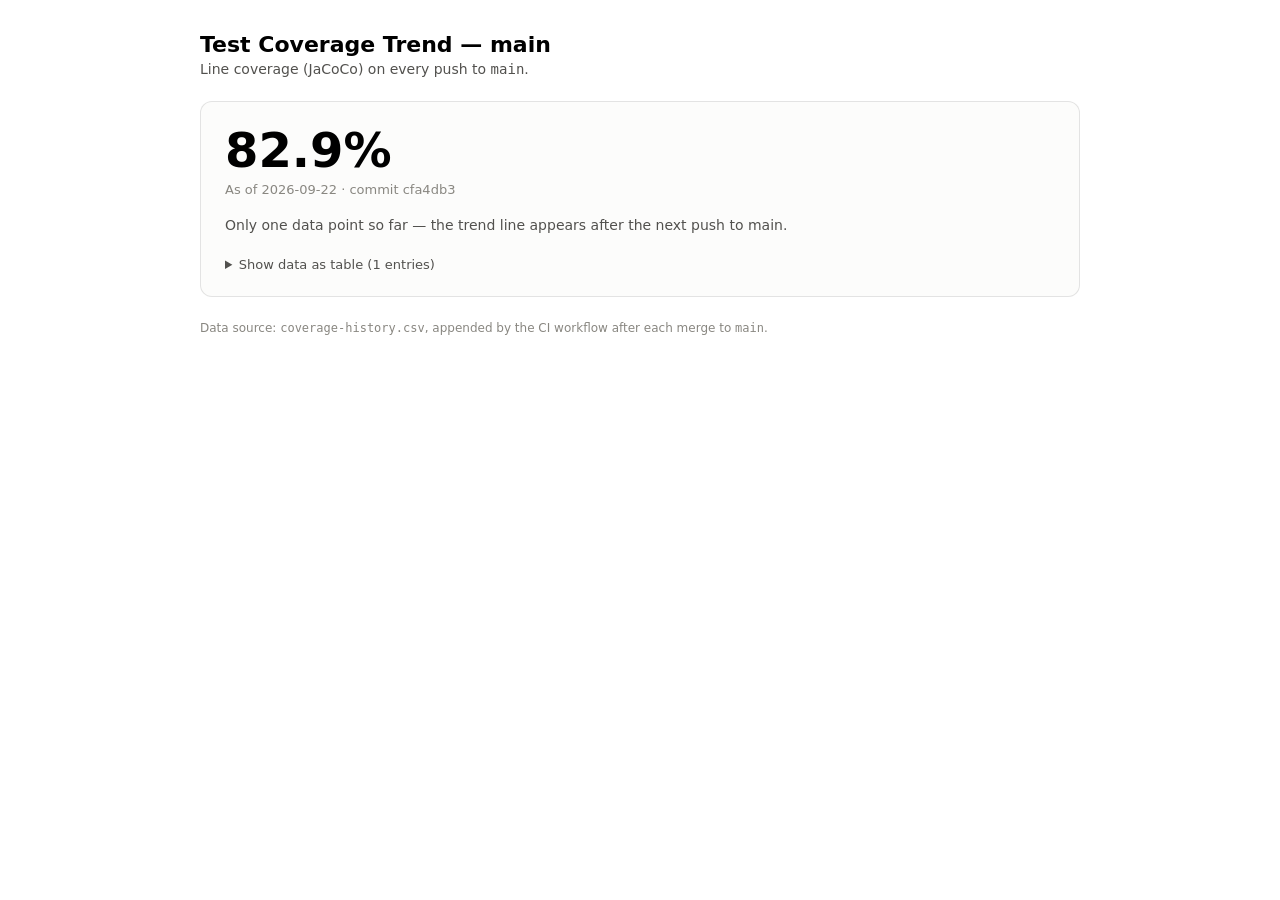
==== index.html @ 9d7d2ddb "chore: update coverage trend (cfa4db3a489fe341e3ab389f5054cc7e41d6b311) cfa4db3a489fe341e3ab389f5054" ====
<!doctype html>
<html lang="de">
<head>
<meta charset="utf-8">
<meta name="viewport" content="width=device-width, initial-scale=1">
<title>Coverage Trend</title>
<style>
  .viz-root {
    color-scheme: light;
    --surface-1:      #fcfcfb;
    --page-plane:     #f9f9f7;
    --text-primary:   #0b0b0b;
    --text-secondary: #52514e;
    --text-muted:     #898781;
    --gridline:       #e1e0d9;
    --baseline:       #c3c2b7;
    --series-1:       #2a78d6;
    --delta-good:     #006300;
    --delta-bad:      #d03b3b;
    --border:         rgba(11,11,11,0.10);
  }
  @media (prefers-color-scheme: dark) {
    .viz-root {
      color-scheme: dark;
      --surface-1:      #1a1a19;
      --page-plane:     #0d0d0d;
      --text-primary:   #ffffff;
      --text-secondary: #c3c2b7;
      --text-muted:     #898781;
      --gridline:       #2c2c2a;
      --baseline:       #383835;
      --series-1:       #3987e5;
      --delta-good:     #0ca30c;
      --delta-bad:      #d03b3b;
      --border:         rgba(255,255,255,0.10);
    }
  }

  * { box-sizing: border-box; }

  body {
    margin: 0;
    background: var(--page-plane);
    color: var(--text-primary);
    font-family: system-ui, -apple-system, "Segoe UI", sans-serif;
  }

  .page {
    max-width: 920px;
    margin: 0 auto;
    padding: 32px 20px 64px;
  }

  header.page-header h1 {
    font-size: 22px;
    font-weight: 600;
    margin: 0 0 4px;
  }

  header.page-header p {
    margin: 0;
    color: var(--text-secondary);
    font-size: 14px;
  }

  .card {
    background: var(--surface-1);
    border: 1px solid var(--border);
    border-radius: 12px;
    padding: 24px;
    margin-top: 24px;
  }

  .hero-row {
    display: flex;
    flex-wrap: wrap;
    align-items: baseline;
    gap: 8px 16px;
    margin-bottom: 20px;
  }

  .hero-value {
    font-size: 48px;
    font-weight: 600;
    line-height: 1;
  }

  .hero-delta {
    font-size: 15px;
    font-weight: 600;
  }

  .hero-delta.up { color: var(--delta-good); }
  .hero-delta.down { color: var(--delta-bad); }
  .hero-delta.flat { color: var(--text-muted); }

  .hero-meta {
    flex-basis: 100%;
    color: var(--text-muted);
    font-size: 13px;
  }

  .chart-scroll {
    overflow-x: auto;
  }

  .chart-scroll svg {
    display: block;
    min-width: 480px;
    width: 100%;
    height: auto;
  }

  .axis-label {
    fill: var(--text-muted);
    font-size: 11px;
  }

  .gridline {
    stroke: var(--gridline);
    stroke-width: 1;
  }

  .baseline {
    stroke: var(--baseline);
    stroke-width: 1;
  }

  .series-line {
    fill: none;
    stroke: var(--series-1);
    stroke-width: 2;
    stroke-linejoin: round;
    stroke-linecap: round;
  }

  .series-dot {
    fill: var(--series-1);
    stroke: var(--surface-1);
    stroke-width: 2;
  }

  .series-dot:focus {
    outline: 2px solid var(--series-1);
    outline-offset: 2px;
  }

  .hit-target {
    fill: transparent;
  }

  .crosshair {
    stroke: var(--baseline);
    stroke-width: 1;
    pointer-events: none;
  }

  .tooltip {
    position: absolute;
    pointer-events: none;
    background: var(--surface-1);
    border: 1px solid var(--border);
    border-radius: 8px;
    padding: 8px 10px;
    font-size: 12px;
    line-height: 1.5;
    box-shadow: 0 4px 16px rgba(0,0,0,0.15);
    white-space: nowrap;
    opacity: 0;
    transition: opacity 0.1s ease;
  }

  .tooltip .tt-value {
    font-weight: 600;
    color: var(--text-primary);
  }

  .tooltip .tt-meta {
    color: var(--text-secondary);
  }

  .empty-state {
    color: var(--text-secondary);
    font-size: 14px;
  }

  table.history-table {
    border-collapse: collapse;
    width: 100%;
    font-size: 13px;
  }

  table.history-table th,
  table.history-table td {
    text-align: left;
    padding: 6px 10px;
    border-bottom: 1px solid var(--gridline);
    font-variant-numeric: tabular-nums;
  }

  table.history-table th {
    color: var(--text-muted);
    font-weight: 500;
  }

  details.table-toggle {
    margin-top: 24px;
  }

  details.table-toggle summary {
    cursor: pointer;
    font-size: 13px;
    color: var(--text-secondary);
  }

  footer.page-footer {
    margin-top: 24px;
    color: var(--text-muted);
    font-size: 12px;
  }

  footer.page-footer a {
    color: inherit;
  }
</style>
</head>
<body>
<div class="viz-root">
  <div class="page">
    <header class="page-header">
      <h1>Test Coverage Trend &mdash; main</h1>
      <p>Line coverage (JaCoCo) on every push to <code>main</code>.</p>
    </header>

    <div class="card" id="chart-card">
      <div id="chart-content">
        <p class="empty-state">Loading coverage history&hellip;</p>
      </div>
    </div>

    <footer class="page-footer">
      Data source: <code>coverage-history.csv</code>, appended by the CI workflow after each merge to <code>main</code>.
    </footer>
  </div>
</div>

<div class="tooltip" id="tooltip" role="status" aria-live="polite"></div>

<script>
(function () {
  "use strict";

  function parseCsv(text) {
    var lines = text.split(/\r?\n/).filter(function (l) { return l.trim().length > 0; });
    if (lines.length <= 1) return [];
    var rows = [];
    for (var i = 1; i < lines.length; i++) {
      var parts = lines[i].split(",");
      if (parts.length < 3) continue;
      var date = parts[0].trim();
      var commit = parts[1].trim();
      var coverage = parseFloat(parts[2]);
      if (!date || isNaN(coverage)) continue;
      rows.push({ date: date, commit: commit, coverage: coverage });
    }
    return rows;
  }

  function niceTicks(min, max, count) {
    var range = max - min || 1;
    var rawStep = range / count;
    var mag = Math.pow(10, Math.floor(Math.log(rawStep) / Math.LN10));
    var residual = rawStep / mag;
    var step;
    if (residual > 5) step = 10 * mag;
    else if (residual > 2) step = 5 * mag;
    else if (residual > 1) step = 2 * mag;
    else step = mag;
    var niceMin = Math.floor(min / step) * step;
    var niceMax = Math.ceil(max / step) * step;
    var ticks = [];
    for (var v = niceMin; v <= niceMax + step / 2; v += step) {
      ticks.push(Math.round(v * 100) / 100);
    }
    return { ticks: ticks, min: niceMin, max: niceMax };
  }

  function fmtPct(v) {
    return (Math.round(v * 10) / 10).toFixed(1) + "%";
  }

  function render(rows) {
    var content = document.getElementById("chart-content");
    content.textContent = "";

    if (rows.length === 0) {
      var p = document.createElement("p");
      p.className = "empty-state";
      p.textContent = "No coverage history yet. It will appear here after the next push to main.";
      content.appendChild(p);
      return;
    }

    var latest = rows[rows.length - 1];
    var previous = rows.length > 1 ? rows[rows.length - 2] : null;

    var heroRow = document.createElement("div");
    heroRow.className = "hero-row";

    var heroValue = document.createElement("span");
    heroValue.className = "hero-value";
    heroValue.textContent = fmtPct(latest.coverage);
    heroRow.appendChild(heroValue);

    if (previous) {
      var delta = Math.round((latest.coverage - previous.coverage) * 10) / 10;
      var deltaEl = document.createElement("span");
      var cls = delta > 0 ? "up" : delta < 0 ? "down" : "flat";
      deltaEl.className = "hero-delta " + cls;
      var sign = delta > 0 ? "+" : "";
      deltaEl.textContent = sign + delta.toFixed(1) + " pp vs previous";
      heroRow.appendChild(deltaEl);
    }

    var meta = document.createElement("span");
    meta.className = "hero-meta";
    meta.textContent = "As of " + latest.date + " · commit " + latest.commit;
    heroRow.appendChild(meta);

    content.appendChild(heroRow);

    if (rows.length === 1) {
      var single = document.createElement("p");
      single.className = "empty-state";
      single.textContent = "Only one data point so far — the trend line appears after the next push to main.";
      content.appendChild(single);
    } else {
      content.appendChild(buildChart(rows));
    }

    content.appendChild(buildTable(rows));
  }

  function buildChart(rows) {
    var scroll = document.createElement("div");
    scroll.className = "chart-scroll";

    var width = 840, height = 320;
    var margin = { top: 16, right: 16, bottom: 36, left: 44 };
    var plotW = width - margin.left - margin.right;
    var plotH = height - margin.top - margin.bottom;

    var values = rows.map(function (r) { return r.coverage; });
    var dataMin = Math.min.apply(null, values);
    var dataMax = Math.max.apply(null, values);
    var pad = Math.max((dataMax - dataMin) * 0.15, 2);
    var scale = niceTicks(Math.max(dataMin - pad, 0), Math.min(dataMax + pad, 100), 4);

    function xAt(i) {
      return rows.length === 1 ? plotW / 2 : (i / (rows.length - 1)) * plotW;
    }
    function yAt(v) {
      return plotH - ((v - scale.min) / (scale.max - scale.min)) * plotH;
    }

    var svgNS = "http://www.w3.org/2000/svg";
    var svg = document.createElementNS(svgNS, "svg");
    svg.setAttribute("viewBox", "0 0 " + width + " " + height);
    svg.setAttribute("role", "img");
    svg.setAttribute("aria-label", "Line chart of test coverage over time, from " + fmtPct(values[0]) + " to " + fmtPct(values[values.length - 1]));

    var plot = document.createElementNS(svgNS, "g");
    plot.setAttribute("transform", "translate(" + margin.left + "," + margin.top + ")");
    svg.appendChild(plot);

    scale.ticks.forEach(function (t) {
      var y = yAt(t);
      var line = document.createElementNS(svgNS, "line");
      line.setAttribute("class", "gridline");
      line.setAttribute("x1", 0);
      line.setAttribute("x2", plotW);
      line.setAttribute("y1", y);
      line.setAttribute("y2", y);
      plot.appendChild(line);

      var label = document.createElementNS(svgNS, "text");
      label.setAttribute("class", "axis-label");
      label.setAttribute("x", -8);
      label.setAttribute("y", y + 4);
      label.setAttribute("text-anchor", "end");
      label.textContent = Math.round(t) + "%";
      plot.appendChild(label);
    });

    var baseline = document.createElementNS(svgNS, "line");
    baseline.setAttribute("class", "baseline");
    baseline.setAttribute("x1", 0);
    baseline.setAttribute("x2", plotW);
    baseline.setAttribute("y1", plotH);
    baseline.setAttribute("y2", plotH);
    plot.appendChild(baseline);

    var maxLabels = 8;
    var labelStride = Math.max(1, Math.ceil(rows.length / maxLabels));
    rows.forEach(function (r, i) {
      if (i % labelStride !== 0 && i !== rows.length - 1) return;
      var label = document.createElementNS(svgNS, "text");
      label.setAttribute("class", "axis-label");
      label.setAttribute("x", xAt(i));
      label.setAttribute("y", plotH + 20);
      var anchor = i === 0 ? "start" : i === rows.length - 1 ? "end" : "middle";
      label.setAttribute("text-anchor", anchor);
      label.textContent = r.date;
      plot.appendChild(label);
    });

    var points = rows.map(function (r, i) { return [xAt(i), yAt(r.coverage)]; });
    var d = points.map(function (p, i) {
      return (i === 0 ? "M" : "L") + p[0].toFixed(2) + "," + p[1].toFixed(2);
    }).join(" ");
    var path = document.createElementNS(svgNS, "path");
    path.setAttribute("class", "series-line");
    path.setAttribute("d", d);
    plot.appendChild(path);

    var crosshair = document.createElementNS(svgNS, "line");
    crosshair.setAttribute("class", "crosshair");
    crosshair.setAttribute("y1", 0);
    crosshair.setAttribute("y2", plotH);
    crosshair.style.opacity = "0";
    plot.appendChild(crosshair);

    var tooltip = document.getElementById("tooltip");

    function showTooltip(i, clientAnchor) {
      var r = rows[i];
      var p = points[i];
      crosshair.setAttribute("x1", p[0]);
      crosshair.setAttribute("x2", p[0]);
      crosshair.style.opacity = "1";

      tooltip.textContent = "";
      var valueEl = document.createElement("div");
      valueEl.className = "tt-value";
      valueEl.textContent = fmtPct(r.coverage);
      var metaEl = document.createElement("div");
      metaEl.className = "tt-meta";
      metaEl.textContent = r.date + " · " + r.commit;
      tooltip.appendChild(valueEl);
      tooltip.appendChild(metaEl);
      tooltip.style.opacity = "1";

      var rect = svg.getBoundingClientRect();
      var scaleX = rect.width / width;
      var scaleY = rect.height / height;
      var px = rect.left + window.scrollX + (margin.left + p[0]) * scaleX;
      var py = rect.top + window.scrollY + (margin.top + p[1]) * scaleY;
      tooltip.style.left = px + 12 + "px";
      tooltip.style.top = py - 12 + "px";
    }

    function hideTooltip() {
      crosshair.style.opacity = "0";
      tooltip.style.opacity = "0";
    }

    points.forEach(function (p, i) {
      var dot = document.createElementNS(svgNS, "circle");
      dot.setAttribute("class", "series-dot");
      dot.setAttribute("cx", p[0]);
      dot.setAttribute("cy", p[1]);
      dot.setAttribute("r", 4);
      plot.appendChild(dot);

      var hit = document.createElementNS(svgNS, "circle");
      hit.setAttribute("class", "hit-target");
      hit.setAttribute("cx", p[0]);
      hit.setAttribute("cy", p[1]);
      hit.setAttribute("r", 14);
      hit.setAttribute("tabindex", "0");
      hit.setAttribute("role", "img");
      hit.setAttribute("aria-label", rows[i].date + ", " + fmtPct(rows[i].coverage) + ", commit " + rows[i].commit);
      hit.addEventListener("pointerenter", function () { showTooltip(i); });
      hit.addEventListener("focus", function () { showTooltip(i); });
      hit.addEventListener("blur", hideTooltip);
      plot.appendChild(hit);
    });

    svg.addEventListener("pointermove", function (evt) {
      var rect = svg.getBoundingClientRect();
      var scaleX = rect.width / width;
      var localX = (evt.clientX - rect.left) / scaleX - margin.left;
      var nearest = 0;
      var best = Infinity;
      points.forEach(function (p, i) {
        var dist = Math.abs(p[0] - localX);
        if (dist < best) { best = dist; nearest = i; }
      });
      showTooltip(nearest);
    });
    svg.addEventListener("pointerleave", hideTooltip);

    scroll.appendChild(svg);
    return scroll;
  }

  function buildTable(rows) {
    var details = document.createElement("details");
    details.className = "table-toggle";
    var summary = document.createElement("summary");
    summary.textContent = "Show data as table (" + rows.length + " entries)";
    details.appendChild(summary);

    var table = document.createElement("table");
    table.className = "history-table";
    var thead = document.createElement("thead");
    var headRow = document.createElement("tr");
    ["Datum", "Commit", "Coverage"].forEach(function (h) {
      var th = document.createElement("th");
      th.textContent = h;
      headRow.appendChild(th);
    });
    thead.appendChild(headRow);
    table.appendChild(thead);

    var tbody = document.createElement("tbody");
    rows.slice().reverse().forEach(function (r) {
      var tr = document.createElement("tr");
      var tdDate = document.createElement("td");
      tdDate.textContent = r.date;
      var tdCommit = document.createElement("td");
      tdCommit.textContent = r.commit;
      var tdCov = document.createElement("td");
      tdCov.textContent = fmtPct(r.coverage);
      tr.appendChild(tdDate);
      tr.appendChild(tdCommit);
      tr.appendChild(tdCov);
      tbody.appendChild(tr);
    });
    table.appendChild(tbody);

    details.appendChild(table);
    return details;
  }

  fetch("coverage-history.csv", { cache: "no-store" })
    .then(function (res) {
      if (!res.ok) throw new Error("fetch failed");
      return res.text();
    })
    .then(function (text) { render(parseCsv(text)); })
    .catch(function () { render([]); });
})();
</script>
</body>
</html>
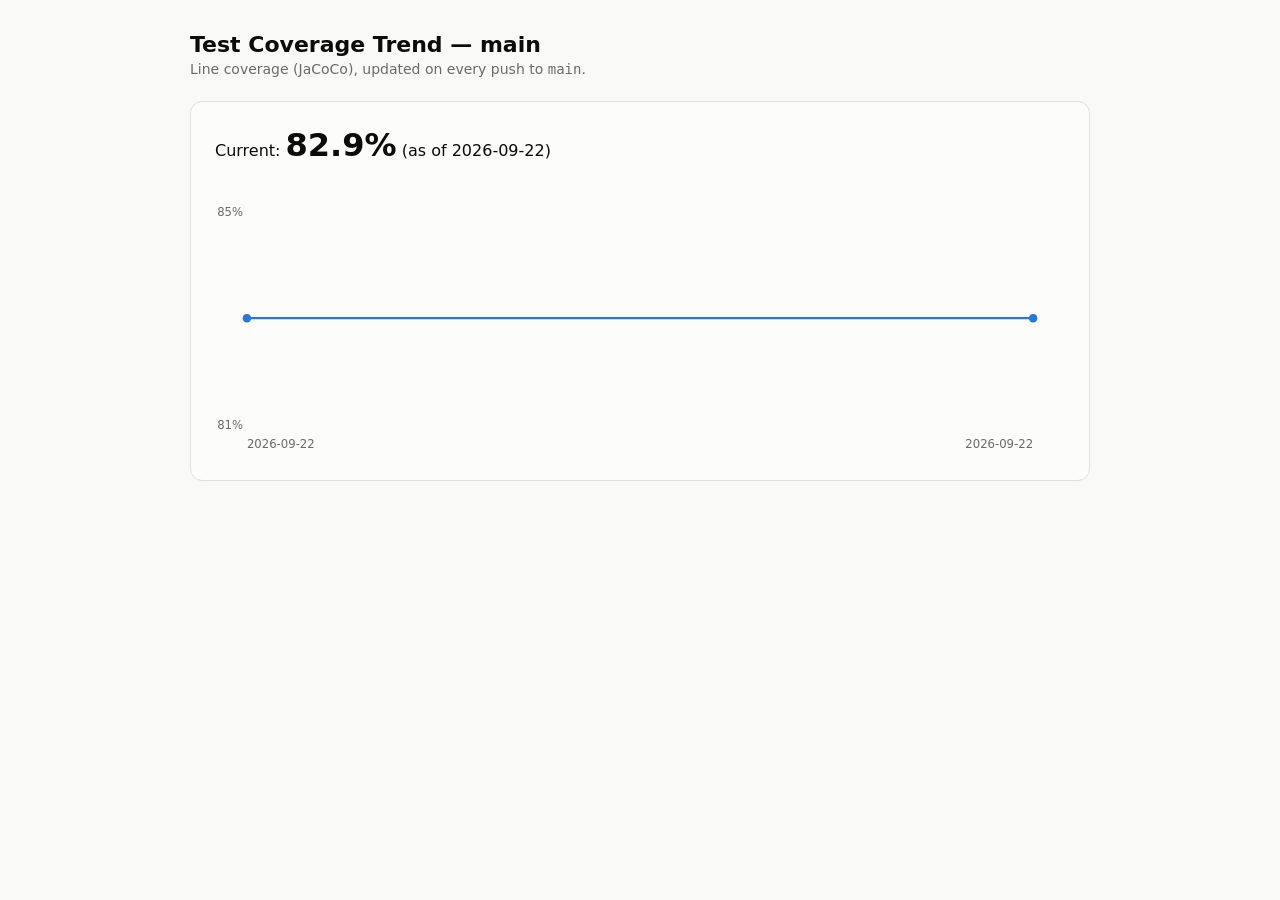
==== commit 5bb571f6: "chore: update coverage trend (d1f6f9656a8190dc26f495a7267779ddb28e7405) d1f6f9656a8190dc26f495a72677" ====
--- a/index.html
+++ b/index.html
@@ -1,555 +1,119 @@
 <!doctype html>
-<html lang="de">
+<html lang="en">
 <head>
 <meta charset="utf-8">
 <meta name="viewport" content="width=device-width, initial-scale=1">
 <title>Coverage Trend</title>
 <style>
-  .viz-root {
-    color-scheme: light;
-    --surface-1:      #fcfcfb;
-    --page-plane:     #f9f9f7;
-    --text-primary:   #0b0b0b;
-    --text-secondary: #52514e;
-    --text-muted:     #898781;
-    --gridline:       #e1e0d9;
-    --baseline:       #c3c2b7;
-    --series-1:       #2a78d6;
-    --delta-good:     #006300;
-    --delta-bad:      #d03b3b;
-    --border:         rgba(11,11,11,0.10);
-  }
-  @media (prefers-color-scheme: dark) {
-    .viz-root {
-      color-scheme: dark;
-      --surface-1:      #1a1a19;
-      --page-plane:     #0d0d0d;
-      --text-primary:   #ffffff;
-      --text-secondary: #c3c2b7;
-      --text-muted:     #898781;
-      --gridline:       #2c2c2a;
-      --baseline:       #383835;
-      --series-1:       #3987e5;
-      --delta-good:     #0ca30c;
-      --delta-bad:      #d03b3b;
-      --border:         rgba(255,255,255,0.10);
-    }
-  }
-
-  * { box-sizing: border-box; }
-
-  body {
-    margin: 0;
-    background: var(--page-plane);
-    color: var(--text-primary);
-    font-family: system-ui, -apple-system, "Segoe UI", sans-serif;
-  }
-
-  .page {
-    max-width: 920px;
-    margin: 0 auto;
-    padding: 32px 20px 64px;
-  }
-
-  header.page-header h1 {
-    font-size: 22px;
-    font-weight: 600;
-    margin: 0 0 4px;
-  }
-
-  header.page-header p {
-    margin: 0;
-    color: var(--text-secondary);
-    font-size: 14px;
-  }
-
-  .card {
-    background: var(--surface-1);
-    border: 1px solid var(--border);
-    border-radius: 12px;
-    padding: 24px;
-    margin-top: 24px;
-  }
-
-  .hero-row {
-    display: flex;
-    flex-wrap: wrap;
-    align-items: baseline;
-    gap: 8px 16px;
-    margin-bottom: 20px;
-  }
-
-  .hero-value {
-    font-size: 48px;
-    font-weight: 600;
-    line-height: 1;
-  }
-
-  .hero-delta {
-    font-size: 15px;
-    font-weight: 600;
-  }
-
-  .hero-delta.up { color: var(--delta-good); }
-  .hero-delta.down { color: var(--delta-bad); }
-  .hero-delta.flat { color: var(--text-muted); }
-
-  .hero-meta {
-    flex-basis: 100%;
-    color: var(--text-muted);
-    font-size: 13px;
-  }
-
-  .chart-scroll {
-    overflow-x: auto;
-  }
-
-  .chart-scroll svg {
-    display: block;
-    min-width: 480px;
-    width: 100%;
-    height: auto;
-  }
-
-  .axis-label {
-    fill: var(--text-muted);
-    font-size: 11px;
-  }
-
-  .gridline {
-    stroke: var(--gridline);
-    stroke-width: 1;
-  }
-
-  .baseline {
-    stroke: var(--baseline);
-    stroke-width: 1;
-  }
-
-  .series-line {
-    fill: none;
-    stroke: var(--series-1);
-    stroke-width: 2;
-    stroke-linejoin: round;
-    stroke-linecap: round;
-  }
-
-  .series-dot {
-    fill: var(--series-1);
-    stroke: var(--surface-1);
-    stroke-width: 2;
-  }
-
-  .series-dot:focus {
-    outline: 2px solid var(--series-1);
-    outline-offset: 2px;
-  }
-
-  .hit-target {
-    fill: transparent;
-  }
-
-  .crosshair {
-    stroke: var(--baseline);
-    stroke-width: 1;
-    pointer-events: none;
-  }
-
-  .tooltip {
-    position: absolute;
-    pointer-events: none;
-    background: var(--surface-1);
-    border: 1px solid var(--border);
-    border-radius: 8px;
-    padding: 8px 10px;
-    font-size: 12px;
-    line-height: 1.5;
-    box-shadow: 0 4px 16px rgba(0,0,0,0.15);
-    white-space: nowrap;
-    opacity: 0;
-    transition: opacity 0.1s ease;
-  }
-
-  .tooltip .tt-value {
-    font-weight: 600;
-    color: var(--text-primary);
-  }
-
-  .tooltip .tt-meta {
-    color: var(--text-secondary);
-  }
-
-  .empty-state {
-    color: var(--text-secondary);
-    font-size: 14px;
-  }
-
-  table.history-table {
-    border-collapse: collapse;
-    width: 100%;
-    font-size: 13px;
-  }
-
-  table.history-table th,
-  table.history-table td {
-    text-align: left;
-    padding: 6px 10px;
-    border-bottom: 1px solid var(--gridline);
-    font-variant-numeric: tabular-nums;
-  }
-
-  table.history-table th {
-    color: var(--text-muted);
-    font-weight: 500;
-  }
-
-  details.table-toggle {
-    margin-top: 24px;
-  }
-
-  details.table-toggle summary {
-    cursor: pointer;
-    font-size: 13px;
-    color: var(--text-secondary);
-  }
-
-  footer.page-footer {
-    margin-top: 24px;
-    color: var(--text-muted);
-    font-size: 12px;
-  }
-
-  footer.page-footer a {
-    color: inherit;
-  }
+  body { font-family: system-ui, sans-serif; background: #f9f9f7; color: #0b0b0b; margin: 0; }
+  .page { max-width: 900px; margin: 0 auto; padding: 32px 20px; }
+  h1 { font-size: 22px; margin: 0 0 4px; }
+  .sub { color: #6b6a66; font-size: 14px; margin: 0 0 24px; }
+  .card { background: #fcfcfb; border: 1px solid #e1e0d9; border-radius: 12px; padding: 24px; }
+  .current { font-size: 16px; margin: 0 0 16px; }
+  .current strong { font-size: 32px; }
+  svg { width: 100%; height: auto; display: block; }
+  .line { fill: none; stroke: #2a78d6; stroke-width: 2; }
+  .dot { fill: #2a78d6; }
+  .axis { fill: #6b6a66; font-size: 11px; }
 </style>
 </head>
 <body>
-<div class="viz-root">
-  <div class="page">
-    <header class="page-header">
-      <h1>Test Coverage Trend &mdash; main</h1>
-      <p>Line coverage (JaCoCo) on every push to <code>main</code>.</p>
-    </header>
-
-    <div class="card" id="chart-card">
-      <div id="chart-content">
-        <p class="empty-state">Loading coverage history&hellip;</p>
-      </div>
-    </div>
-
-    <footer class="page-footer">
-      Data source: <code>coverage-history.csv</code>, appended by the CI workflow after each merge to <code>main</code>.
-    </footer>
-  </div>
+<div class="page">
+  <h1>Test Coverage Trend &mdash; main</h1>
+  <p class="sub">Line coverage (JaCoCo), updated on every push to <code>main</code>.</p>
+  <div class="card" id="content">Loading&hellip;</div>
 </div>
-
-<div class="tooltip" id="tooltip" role="status" aria-live="polite"></div>
 
 <script>
 (function () {
+//errors fail loudly not silently
   "use strict";
 
-  function parseCsv(text) {
-    var lines = text.split(/\r?\n/).filter(function (l) { return l.trim().length > 0; });
-    if (lines.length <= 1) return [];
-    var rows = [];
-    for (var i = 1; i < lines.length; i++) {
-      var parts = lines[i].split(",");
-      if (parts.length < 3) continue;
-      var date = parts[0].trim();
-      var commit = parts[1].trim();
-      var coverage = parseFloat(parts[2]);
-      if (!date || isNaN(coverage)) continue;
-      rows.push({ date: date, commit: commit, coverage: coverage });
-    }
-    return rows;
-  }
-
-  function niceTicks(min, max, count) {
-    var range = max - min || 1;
-    var rawStep = range / count;
-    var mag = Math.pow(10, Math.floor(Math.log(rawStep) / Math.LN10));
-    var residual = rawStep / mag;
-    var step;
-    if (residual > 5) step = 10 * mag;
-    else if (residual > 2) step = 5 * mag;
-    else if (residual > 1) step = 2 * mag;
-    else step = mag;
-    var niceMin = Math.floor(min / step) * step;
-    var niceMax = Math.ceil(max / step) * step;
-    var ticks = [];
-    for (var v = niceMin; v <= niceMax + step / 2; v += step) {
-      ticks.push(Math.round(v * 100) / 100);
-    }
-    return { ticks: ticks, min: niceMin, max: niceMax };
-  }
-
-  function fmtPct(v) {
-    return (Math.round(v * 10) / 10).toFixed(1) + "%";
-  }
-
-  function render(rows) {
-    var content = document.getElementById("chart-content");
-    content.textContent = "";
-
-    if (rows.length === 0) {
-      var p = document.createElement("p");
-      p.className = "empty-state";
-      p.textContent = "No coverage history yet. It will appear here after the next push to main.";
-      content.appendChild(p);
-      return;
-    }
-
-    var latest = rows[rows.length - 1];
-    var previous = rows.length > 1 ? rows[rows.length - 2] : null;
-
-    var heroRow = document.createElement("div");
-    heroRow.className = "hero-row";
-
-    var heroValue = document.createElement("span");
-    heroValue.className = "hero-value";
-    heroValue.textContent = fmtPct(latest.coverage);
-    heroRow.appendChild(heroValue);
-
-    if (previous) {
-      var delta = Math.round((latest.coverage - previous.coverage) * 10) / 10;
-      var deltaEl = document.createElement("span");
-      var cls = delta > 0 ? "up" : delta < 0 ? "down" : "flat";
-      deltaEl.className = "hero-delta " + cls;
-      var sign = delta > 0 ? "+" : "";
-      deltaEl.textContent = sign + delta.toFixed(1) + " pp vs previous";
-      heroRow.appendChild(deltaEl);
-    }
-
-    var meta = document.createElement("span");
-    meta.className = "hero-meta";
-    meta.textContent = "As of " + latest.date + " · commit " + latest.commit;
-    heroRow.appendChild(meta);
-
-    content.appendChild(heroRow);
-
-    if (rows.length === 1) {
-      var single = document.createElement("p");
-      single.className = "empty-state";
-      single.textContent = "Only one data point so far — the trend line appears after the next push to main.";
-      content.appendChild(single);
-    } else {
-      content.appendChild(buildChart(rows));
-    }
-
-    content.appendChild(buildTable(rows));
-  }
-
-  function buildChart(rows) {
-    var scroll = document.createElement("div");
-    scroll.className = "chart-scroll";
-
-    var width = 840, height = 320;
-    var margin = { top: 16, right: 16, bottom: 36, left: 44 };
-    var plotW = width - margin.left - margin.right;
-    var plotH = height - margin.top - margin.bottom;
-
-    var values = rows.map(function (r) { return r.coverage; });
-    var dataMin = Math.min.apply(null, values);
-    var dataMax = Math.max.apply(null, values);
-    var pad = Math.max((dataMax - dataMin) * 0.15, 2);
-    var scale = niceTicks(Math.max(dataMin - pad, 0), Math.min(dataMax + pad, 100), 4);
-
-    function xAt(i) {
-      return rows.length === 1 ? plotW / 2 : (i / (rows.length - 1)) * plotW;
-    }
-    function yAt(v) {
-      return plotH - ((v - scale.min) / (scale.max - scale.min)) * plotH;
-    }
-
-    var svgNS = "http://www.w3.org/2000/svg";
-    var svg = document.createElementNS(svgNS, "svg");
-    svg.setAttribute("viewBox", "0 0 " + width + " " + height);
-    svg.setAttribute("role", "img");
-    svg.setAttribute("aria-label", "Line chart of test coverage over time, from " + fmtPct(values[0]) + " to " + fmtPct(values[values.length - 1]));
-
-    var plot = document.createElementNS(svgNS, "g");
-    plot.setAttribute("transform", "translate(" + margin.left + "," + margin.top + ")");
-    svg.appendChild(plot);
-
-    scale.ticks.forEach(function (t) {
-      var y = yAt(t);
-      var line = document.createElementNS(svgNS, "line");
-      line.setAttribute("class", "gridline");
-      line.setAttribute("x1", 0);
-      line.setAttribute("x2", plotW);
-      line.setAttribute("y1", y);
-      line.setAttribute("y2", y);
-      plot.appendChild(line);
-
-      var label = document.createElementNS(svgNS, "text");
-      label.setAttribute("class", "axis-label");
-      label.setAttribute("x", -8);
-      label.setAttribute("y", y + 4);
-      label.setAttribute("text-anchor", "end");
-      label.textContent = Math.round(t) + "%";
-      plot.appendChild(label);
-    });
-
-    var baseline = document.createElementNS(svgNS, "line");
-    baseline.setAttribute("class", "baseline");
-    baseline.setAttribute("x1", 0);
-    baseline.setAttribute("x2", plotW);
-    baseline.setAttribute("y1", plotH);
-    baseline.setAttribute("y2", plotH);
-    plot.appendChild(baseline);
-
-    var maxLabels = 8;
-    var labelStride = Math.max(1, Math.ceil(rows.length / maxLabels));
-    rows.forEach(function (r, i) {
-      if (i % labelStride !== 0 && i !== rows.length - 1) return;
-      var label = document.createElementNS(svgNS, "text");
-      label.setAttribute("class", "axis-label");
-      label.setAttribute("x", xAt(i));
-      label.setAttribute("y", plotH + 20);
-      var anchor = i === 0 ? "start" : i === rows.length - 1 ? "end" : "middle";
-      label.setAttribute("text-anchor", anchor);
-      label.textContent = r.date;
-      plot.appendChild(label);
-    });
-
-    var points = rows.map(function (r, i) { return [xAt(i), yAt(r.coverage)]; });
-    var d = points.map(function (p, i) {
-      return (i === 0 ? "M" : "L") + p[0].toFixed(2) + "," + p[1].toFixed(2);
-    }).join(" ");
-    var path = document.createElementNS(svgNS, "path");
-    path.setAttribute("class", "series-line");
-    path.setAttribute("d", d);
-    plot.appendChild(path);
-
-    var crosshair = document.createElementNS(svgNS, "line");
-    crosshair.setAttribute("class", "crosshair");
-    crosshair.setAttribute("y1", 0);
-    crosshair.setAttribute("y2", plotH);
-    crosshair.style.opacity = "0";
-    plot.appendChild(crosshair);
-
-    var tooltip = document.getElementById("tooltip");
-
-    function showTooltip(i, clientAnchor) {
-      var r = rows[i];
-      var p = points[i];
-      crosshair.setAttribute("x1", p[0]);
-      crosshair.setAttribute("x2", p[0]);
-      crosshair.style.opacity = "1";
-
-      tooltip.textContent = "";
-      var valueEl = document.createElement("div");
-      valueEl.className = "tt-value";
-      valueEl.textContent = fmtPct(r.coverage);
-      var metaEl = document.createElement("div");
-      metaEl.className = "tt-meta";
-      metaEl.textContent = r.date + " · " + r.commit;
-      tooltip.appendChild(valueEl);
-      tooltip.appendChild(metaEl);
-      tooltip.style.opacity = "1";
-
-      var rect = svg.getBoundingClientRect();
-      var scaleX = rect.width / width;
-      var scaleY = rect.height / height;
-      var px = rect.left + window.scrollX + (margin.left + p[0]) * scaleX;
-      var py = rect.top + window.scrollY + (margin.top + p[1]) * scaleY;
-      tooltip.style.left = px + 12 + "px";
-      tooltip.style.top = py - 12 + "px";
-    }
-
-    function hideTooltip() {
-      crosshair.style.opacity = "0";
-      tooltip.style.opacity = "0";
-    }
-
-    points.forEach(function (p, i) {
-      var dot = document.createElementNS(svgNS, "circle");
-      dot.setAttribute("class", "series-dot");
-      dot.setAttribute("cx", p[0]);
-      dot.setAttribute("cy", p[1]);
-      dot.setAttribute("r", 4);
-      plot.appendChild(dot);
-
-      var hit = document.createElementNS(svgNS, "circle");
-      hit.setAttribute("class", "hit-target");
-      hit.setAttribute("cx", p[0]);
-      hit.setAttribute("cy", p[1]);
-      hit.setAttribute("r", 14);
-      hit.setAttribute("tabindex", "0");
-      hit.setAttribute("role", "img");
-      hit.setAttribute("aria-label", rows[i].date + ", " + fmtPct(rows[i].coverage) + ", commit " + rows[i].commit);
-      hit.addEventListener("pointerenter", function () { showTooltip(i); });
-      hit.addEventListener("focus", function () { showTooltip(i); });
-      hit.addEventListener("blur", hideTooltip);
-      plot.appendChild(hit);
-    });
-
-    svg.addEventListener("pointermove", function (evt) {
-      var rect = svg.getBoundingClientRect();
-      var scaleX = rect.width / width;
-      var localX = (evt.clientX - rect.left) / scaleX - margin.left;
-      var nearest = 0;
-      var best = Infinity;
-      points.forEach(function (p, i) {
-        var dist = Math.abs(p[0] - localX);
-        if (dist < best) { best = dist; nearest = i; }
-      });
-      showTooltip(nearest);
-    });
-    svg.addEventListener("pointerleave", hideTooltip);
-
-    scroll.appendChild(svg);
-    return scroll;
-  }
-
-  function buildTable(rows) {
-    var details = document.createElement("details");
-    details.className = "table-toggle";
-    var summary = document.createElement("summary");
-    summary.textContent = "Show data as table (" + rows.length + " entries)";
-    details.appendChild(summary);
-
-    var table = document.createElement("table");
-    table.className = "history-table";
-    var thead = document.createElement("thead");
-    var headRow = document.createElement("tr");
-    ["Datum", "Commit", "Coverage"].forEach(function (h) {
-      var th = document.createElement("th");
-      th.textContent = h;
-      headRow.appendChild(th);
-    });
-    thead.appendChild(headRow);
-    table.appendChild(thead);
-
-    var tbody = document.createElement("tbody");
-    rows.slice().reverse().forEach(function (r) {
-      var tr = document.createElement("tr");
-      var tdDate = document.createElement("td");
-      tdDate.textContent = r.date;
-      var tdCommit = document.createElement("td");
-      tdCommit.textContent = r.commit;
-      var tdCov = document.createElement("td");
-      tdCov.textContent = fmtPct(r.coverage);
-      tr.appendChild(tdDate);
-      tr.appendChild(tdCommit);
-      tr.appendChild(tdCov);
-      tbody.appendChild(tr);
-    });
-    table.appendChild(tbody);
-
-    details.appendChild(table);
-    return details;
-  }
+  function pct(v) { return v.toFixed(1) + "%"; }
 
   fetch("coverage-history.csv", { cache: "no-store" })
-    .then(function (res) {
-      if (!res.ok) throw new Error("fetch failed");
-      return res.text();
+    .then(function (r) { return r.text(); })
+    .then(function (text) {
+      var rows = text.trim().split("\n").slice(1).map(function (line) {
+        var p = line.split(",");
+        return { date: p[0], commit: p[1], coverage: parseFloat(p[2]) };
+      });
+
+      var content = document.getElementById("content");
+      content.textContent = "";
+
+      if (rows.length === 0) {
+        content.textContent = "No coverage history yet.";
+        return;
+      }
+
+      var latest = rows[rows.length - 1];
+      var current = document.createElement("p");
+      current.className = "current";
+      var strong = document.createElement("strong");
+      strong.textContent = pct(latest.coverage);
+      current.append("Current: ", strong, " (as of " + latest.date + ")");
+      content.appendChild(current);
+
+      if (rows.length < 2) return;
+
+      var w = 800, h = 260, m = 30;
+      var values = rows.map(function (r) { return r.coverage; });
+      var lo = Math.min.apply(null, values), hi = Math.max.apply(null, values);
+      var pad = Math.max((hi - lo) * 0.2, 2);
+      lo = Math.max(lo - pad, 0);
+      hi = Math.min(hi + pad, 100);
+
+      function x(i) { return m + (i / (rows.length - 1)) * (w - 2 * m); }
+      function y(v) { return h - m - ((v - lo) / (hi - lo)) * (h - 2 * m); }
+
+      var svgNS = "http://www.w3.org/2000/svg";
+      var svg = document.createElementNS(svgNS, "svg");
+      svg.setAttribute("viewBox", "0 0 " + w + " " + h);
+
+      var points = rows.map(function (r, i) { return x(i) + "," + y(r.coverage); }).join(" ");
+      var polyline = document.createElementNS(svgNS, "polyline");
+      polyline.setAttribute("class", "line");
+      polyline.setAttribute("points", points);
+      svg.appendChild(polyline);
+
+      rows.forEach(function (r, i) {
+        var dot = document.createElementNS(svgNS, "circle");
+        dot.setAttribute("class", "dot");
+        dot.setAttribute("cx", x(i));
+        dot.setAttribute("cy", y(r.coverage));
+        dot.setAttribute("r", 4);
+        var title = document.createElementNS(svgNS, "title");
+        title.textContent = r.date + " · " + r.commit + " · " + pct(r.coverage);
+        dot.appendChild(title);
+        svg.appendChild(dot);
+      });
+
+      [[hi, y(hi)], [lo, y(lo)]].forEach(function (t) {
+        var label = document.createElementNS(svgNS, "text");
+        label.setAttribute("class", "axis");
+        label.setAttribute("x", 2);
+        label.setAttribute("y", t[1] + 4);
+        label.textContent = Math.round(t[0]) + "%";
+        svg.appendChild(label);
+      });
+
+      [[rows[0].date, x(0), "start"], [latest.date, x(rows.length - 1), "end"]].forEach(function (t) {
+        var label = document.createElementNS(svgNS, "text");
+        label.setAttribute("class", "axis");
+        label.setAttribute("x", t[1]);
+        label.setAttribute("y", h - 8);
+        label.setAttribute("text-anchor", t[2]);
+        label.textContent = t[0];
+        svg.appendChild(label);
+      });
+
+      content.appendChild(svg);
     })
-    .then(function (text) { render(parseCsv(text)); })
-    .catch(function () { render([]); });
+    .catch(function () {
+      document.getElementById("content").textContent = "No coverage history yet.";
+    });
 })();
 </script>
 </body>
